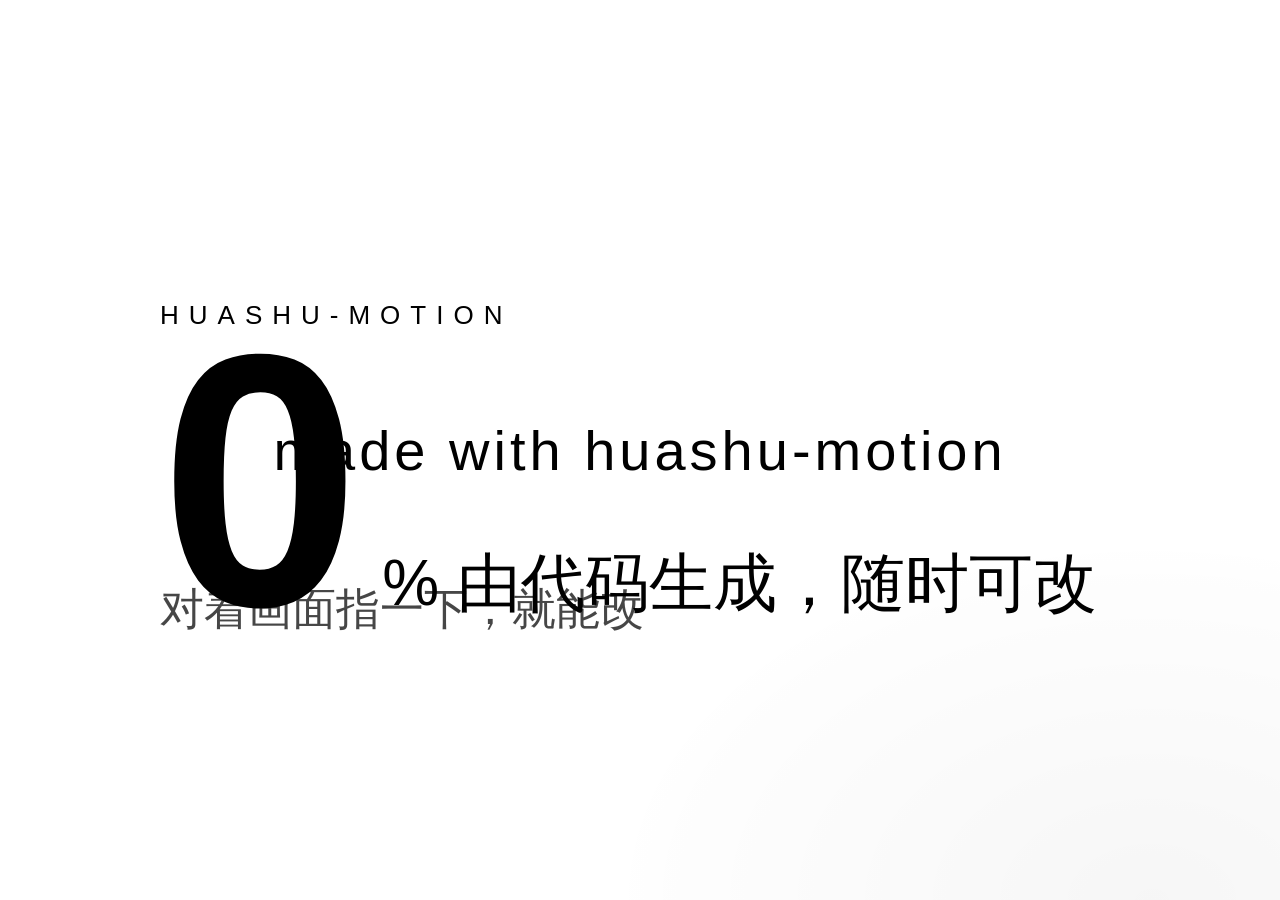
==== films/fish-forecast-intro/index.html @ f0a77cef "Fish Forecast intro: three directions as key frames Scaffold the huashu-motion project with the site" ====
<!doctype html>
<html lang="zh-CN" data-composition-variables='[
  {"id":"kicker","type":"string","label":"眉题","default":"HUASHU-MOTION"},
  {"id":"title","type":"string","label":"标题","default":"一句话，变成会动的画面"},
  {"id":"subtitle","type":"string","label":"副标题","default":"对着画面指一下，就能改"},
  {"id":"stat","type":"number","label":"数字","default":100,"min":0,"max":9999,"step":1},
  {"id":"statLabel","type":"string","label":"数字说明","default":"% 由代码生成，随时可改"},
  {"id":"accent","type":"color","label":"强调色","default":"#d9480f"},
  {"id":"paper","type":"color","label":"底色","default":"#f3eee4"},
  {"id":"ink","type":"color","label":"文字色","default":"#1d1b18"},
  {"id":"endHold","type":"number","label":"结尾停留（秒）","default":1.6,"min":0,"max":10,"step":0.1,"group":"节奏"}
]'>
<head>
<meta charset="utf-8">
<title>huashu-motion · blank</title>
<script src="vendor/gsap.min.js"></script>
<style id="om-fonts">
@font-face { font-family: "Noto Sans SC"; src: url("assets/fonts/NotoSansSC-500.woff") format("woff"); font-weight: 500; font-style: normal; }
@font-face { font-family: "Noto Sans SC"; src: url("assets/fonts/NotoSansSC-900.woff") format("woff"); font-weight: 900; font-style: normal; }
</style>
<style>
  html, body { margin: 0; width: 100%; height: 100%; overflow: hidden; }
  #film { position: relative; width: 100%; height: 100%; overflow: hidden; background: var(--paper); color: var(--ink); font-family: "Noto Sans SC", sans-serif; font-weight: 500; }
  .grain { position: absolute; inset: 0; opacity: .5; background:
      radial-gradient(1200px 700px at 20% 10%, #ffffff80, transparent 60%),
      radial-gradient(900px 600px at 90% 100%, #00000010, transparent 60%); }
  .kicker { position: absolute; left: 160px; top: 300px; font-size: 26px; letter-spacing: 10px; color: var(--accent); }
  .title { position: absolute; margin: 0; left: 150px; top: 350px; width: 1620px; font-size: 128px; line-height: 1.12; letter-spacing: -4px; font-weight: 900; }
  .title .ch { display: inline-block; }
  .title .mask { display: inline-block; overflow: hidden; vertical-align: top; padding-bottom: 10px; }
  .rule { position: absolute; left: 160px; top: 528px; width: 1100px; height: 10px; background: var(--accent); transform-origin: 0 50%; }
  .subtitle { position: absolute; left: 160px; top: 580px; font-size: 44px; opacity: .72; }
  .stat { position: absolute; left: 160px; top: 300px; display: flex; align-items: baseline; gap: 36px; }
  .stat .num { font-size: 360px; line-height: 1; letter-spacing: -14px; font-weight: 900; color: var(--accent); font-variant-numeric: tabular-nums; }
  .stat .lbl { font-size: 64px; }
  .end span { display: block; }
  .end { position: absolute; inset: 0; display: flex; align-items: center; justify-content: center; font-size: 56px; letter-spacing: 4px; }
  .end b { color: var(--accent); font-weight: 500; }
</style>
</head>
<body>
<!--
  huashu-motion contract (all optional, all plain HTML + GSAP):
  1. Editable values are composition variables on <html>. The studio inspector edits their defaults.
  2. data-om-id names things people can point at; comments arrive with the id under the pointer.
  3. Timeline labels "scene:<id>" become the studio's scene strip.
  No data-duration on the root: the film is as long as the timeline, so timing variables (endHold) can change it.
-->
<div id="film" data-composition-id="film" data-width="1920" data-height="1080">
  <div class="grain"></div>

  <section id="s-title">
    <div class="kicker" data-om-id="kicker" data-var-text="kicker">HUASHU-MOTION</div>
    <h1 class="title" data-om-id="title" data-om-var="title"></h1>
    <div class="rule" data-om-id="rule"></div>
    <div class="subtitle" data-om-id="subtitle" data-var-text="subtitle">对着画面指一下，就能改</div>
  </section>

  <section id="s-stat" class="stat" data-om-id="stat">
    <span class="num" id="num">0</span>
    <span class="lbl" data-var-text="statLabel">% 由代码生成，随时可改</span>
  </section>

  <section id="s-end" class="end" data-om-id="end"><span>made with <b>huashu-motion</b></span></section>
</div>

<script>
  const V = OM.vars();
  const esc = (c) => ({ '<': '&lt;', '>': '&gt;', '&': '&amp;' })[c] || c;
  const title = document.querySelector('.title');
  // Each character sits in its own mask so it can rise into place; spaces keep their width.
  title.innerHTML = [...V.title].map((c) => c === ' ' ? ' ' : `<span class="mask"><span class="ch">${esc(c)}</span></span>`).join('');

  const tl = gsap.timeline({ paused: true, defaults: { ease: 'power3.out' } });

  tl.addLabel('scene:title', 0)
    .fromTo('.kicker', { opacity: 0, x: -30 }, { opacity: 1, x: 0, duration: .6 }, .15)
    .fromTo('.title .ch', { yPercent: 110 }, { yPercent: 0, duration: .9, stagger: .045, ease: 'expo.out' }, .25)
    .fromTo('.rule', { scaleX: 0 }, { scaleX: 1, duration: .9, ease: 'expo.inOut' }, .9)
    .fromTo('.subtitle', { opacity: 0, y: 20 }, { opacity: 1, y: 0, duration: .7 }, 1.25)
    .to('#s-title', { opacity: 0, y: -40, duration: .5, ease: 'power2.in' }, 3.1);

  const counter = { v: 0 };
  tl.addLabel('scene:stat', 3.4)
    .fromTo('#s-stat', { opacity: 0 }, { opacity: 1, duration: .3 }, 3.4)
    .fromTo('.stat .lbl', { opacity: 0, x: -24 }, { opacity: 1, x: 0, duration: .6 }, 3.7)
    .fromTo(counter, { v: 0 }, { v: V.stat, duration: 1.3, ease: 'expo.out',
        onUpdate: () => { document.getElementById('num').textContent = Math.round(counter.v); } }, 3.4)
    .to('#s-stat', { opacity: 0, scale: .96, duration: .45, ease: 'power2.in' }, 5.8);

  tl.addLabel('scene:end', 6.3)
    .fromTo('.end span', { opacity: 0, y: 24, scale: .96 }, { opacity: 1, y: 0, scale: 1, duration: 1.1, ease: 'expo.out' }, 6.3)
    .to({}, { duration: V.endHold }); // the closing hold; the film ends when the timeline does

  window.__timelines['film'] = tl;
</script>
</body>
</html>
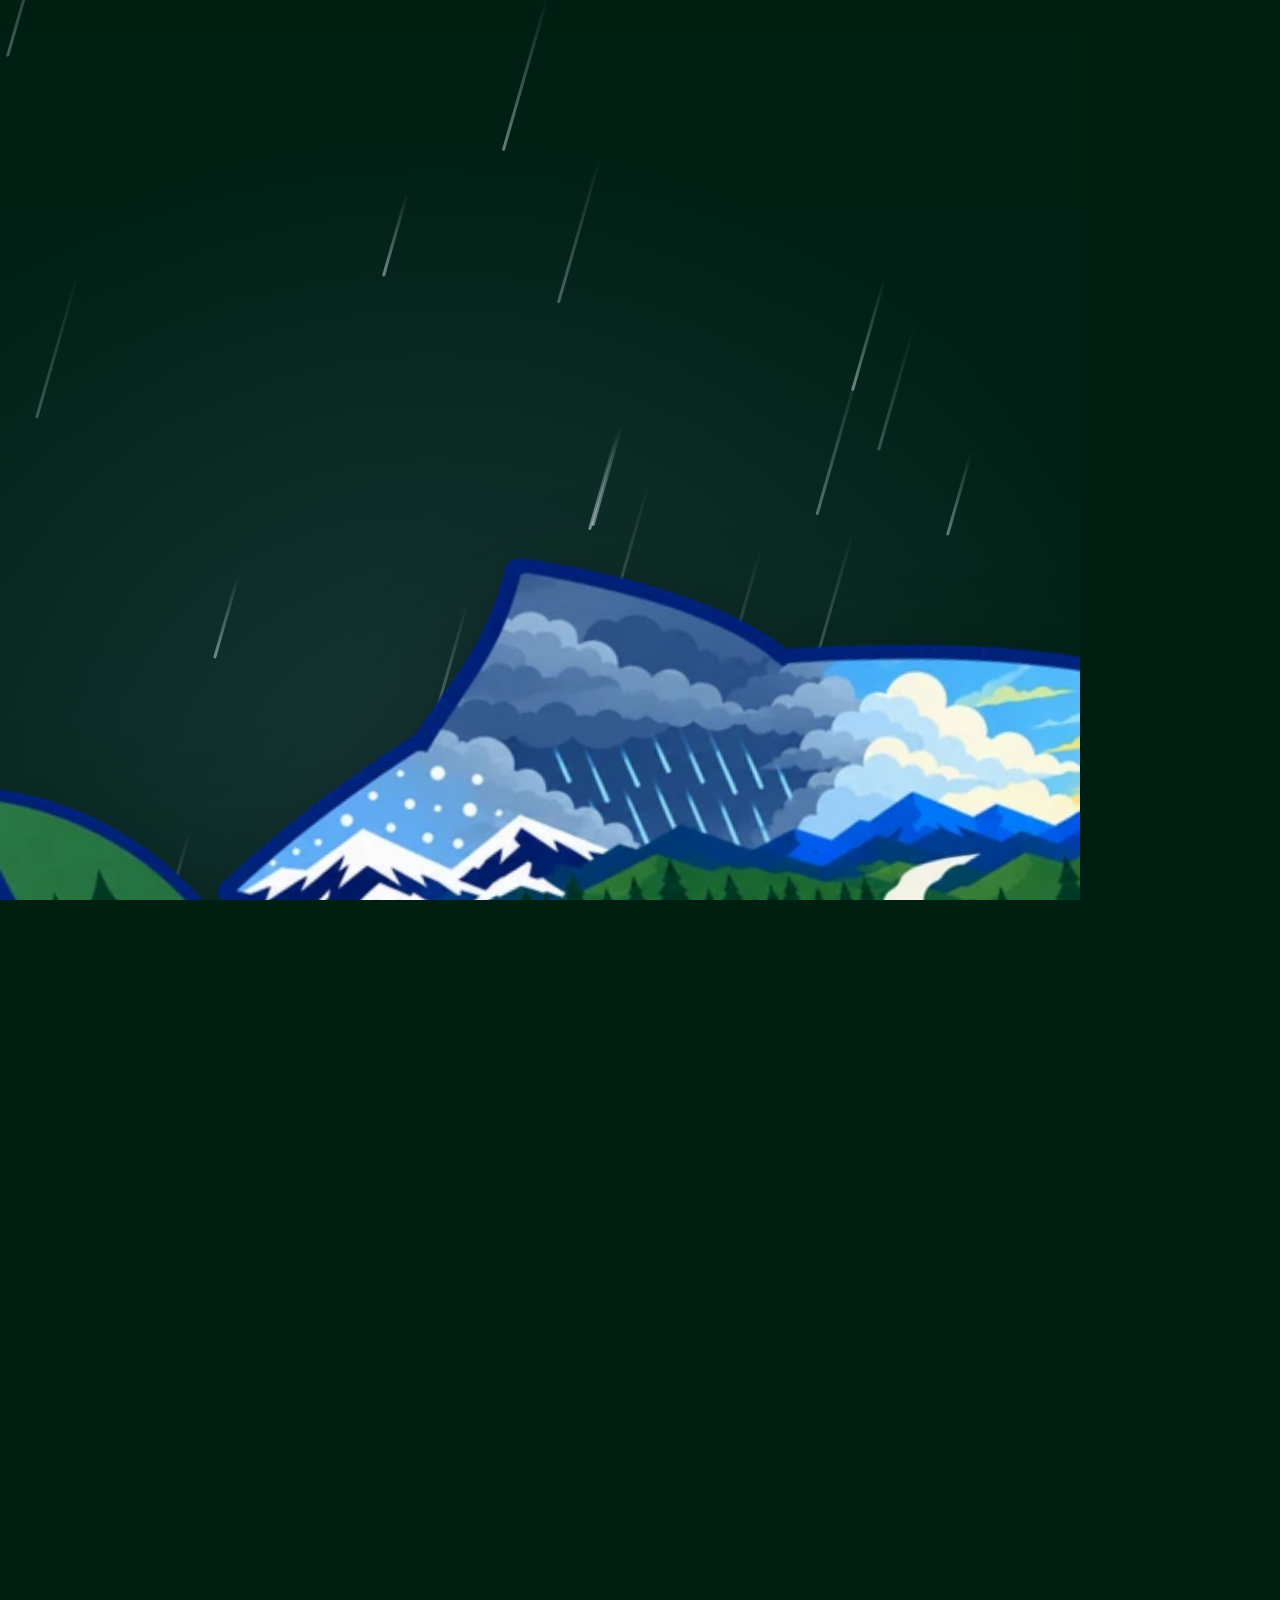
==== commit 0628ee4f: "Fish Forecast intro: build and render the 10 s vertical film Direction A, "the forecast clears": the" ====
--- a/films/fish-forecast-intro/index.html
+++ b/films/fish-forecast-intro/index.html
@@ -1,96 +1,335 @@
 <!doctype html>
-<html lang="zh-CN" data-composition-variables='[
-  {"id":"kicker","type":"string","label":"眉题","default":"HUASHU-MOTION"},
-  {"id":"title","type":"string","label":"标题","default":"一句话，变成会动的画面"},
-  {"id":"subtitle","type":"string","label":"副标题","default":"对着画面指一下，就能改"},
-  {"id":"stat","type":"number","label":"数字","default":100,"min":0,"max":9999,"step":1},
-  {"id":"statLabel","type":"string","label":"数字说明","default":"% 由代码生成，随时可改"},
-  {"id":"accent","type":"color","label":"强调色","default":"#d9480f"},
-  {"id":"paper","type":"color","label":"底色","default":"#f3eee4"},
-  {"id":"ink","type":"color","label":"文字色","default":"#1d1b18"},
-  {"id":"endHold","type":"number","label":"结尾停留（秒）","default":1.6,"min":0,"max":10,"step":0.1,"group":"节奏"}
+<html lang="en" data-composition-variables='[
+  {"id":"q1","type":"string","label":"Question, line 1","default":"Are the fish","group":"Hook"},
+  {"id":"q2","type":"string","label":"Question, line 2 (italic)","default":"in the river yet?","group":"Hook"},
+  {"id":"countEyebrow","type":"string","label":"Count label","default":"Bonneville Dam · 7 days to Nov 3","group":"Answer"},
+  {"id":"count","type":"number","label":"Fish counted","default":4496,"min":0,"max":99999,"step":1,"group":"Answer"},
+  {"id":"countText","type":"string","label":"Count caption","default":"adult Chinook, coho and steelhead counted climbing the ladder.","group":"Answer"},
+  {"id":"score","type":"number","label":"Fishing score","default":76,"min":0,"max":100,"step":1,"group":"Answer"},
+  {"id":"scoreWord","type":"string","label":"Score label","default":"Good","group":"Answer"},
+  {"id":"water","type":"string","label":"Water","default":"Cowlitz River","group":"Answer"},
+  {"id":"reach","type":"string","label":"Reach","default":"Barrier Dam to Blue Creek","group":"Answer"},
+  {"id":"rows","type":"string","label":"The four inputs (|-separated)","default":"Fishing reports|River gauges|Dam counts|Trout stocking","group":"Burst"},
+  {"id":"heroEyebrow","type":"string","label":"Hero eyebrow","default":"Oregon & SW Washington · 31 reaches","group":"Hero"},
+  {"id":"head1","type":"string","label":"Headline, line 1","default":"Read the river","group":"Hero"},
+  {"id":"head2","type":"string","label":"Headline, line 2 (italic)","default":"before you drive.","group":"Hero"},
+  {"id":"url1","type":"string","label":"Address, line 1","default":"kenny-yukich.github.io/","group":"End"},
+  {"id":"url2","type":"string","label":"Address, line 2","default":"oregon-fish-forecast-concept","group":"End"},
+  {"id":"sun","type":"color","label":"Sun yellow","default":"#F8E532","group":"Colour"}
 ]'>
 <head>
 <meta charset="utf-8">
-<title>huashu-motion · blank</title>
+<title>Oregon Fish Forecast · Read the river</title>
 <script src="vendor/gsap.min.js"></script>
+<script src="vendor/om.js"></script>
 <style id="om-fonts">
-@font-face { font-family: "Noto Sans SC"; src: url("assets/fonts/NotoSansSC-500.woff") format("woff"); font-weight: 500; font-style: normal; }
-@font-face { font-family: "Noto Sans SC"; src: url("assets/fonts/NotoSansSC-900.woff") format("woff"); font-weight: 900; font-style: normal; }
+@font-face { font-family: "Fraunces"; src: url("assets/fonts/Fraunces-full.woff2") format("woff2"); font-weight: 100 900; font-style: normal; }
+@font-face { font-family: "Fraunces"; src: url("assets/fonts/Fraunces-full-italic.woff2") format("woff2"); font-weight: 100 900; font-style: italic; }
+@font-face { font-family: "Instrument Sans"; src: url("assets/fonts/InstrumentSans-wght.woff2") format("woff2"); font-weight: 400 700; font-style: normal; }
+@font-face { font-family: "JetBrains Mono"; src: url("assets/fonts/JetBrainsMono-wght.woff2") format("woff2"); font-weight: 100 800; font-style: normal; }
 </style>
 <style>
-  html, body { margin: 0; width: 100%; height: 100%; overflow: hidden; }
-  #film { position: relative; width: 100%; height: 100%; overflow: hidden; background: var(--paper); color: var(--ink); font-family: "Noto Sans SC", sans-serif; font-weight: 500; }
-  .grain { position: absolute; inset: 0; opacity: .5; background:
-      radial-gradient(1200px 700px at 20% 10%, #ffffff80, transparent 60%),
-      radial-gradient(900px 600px at 90% 100%, #00000010, transparent 60%); }
-  .kicker { position: absolute; left: 160px; top: 300px; font-size: 26px; letter-spacing: 10px; color: var(--accent); }
-  .title { position: absolute; margin: 0; left: 150px; top: 350px; width: 1620px; font-size: 128px; line-height: 1.12; letter-spacing: -4px; font-weight: 900; }
-  .title .ch { display: inline-block; }
-  .title .mask { display: inline-block; overflow: hidden; vertical-align: top; padding-bottom: 10px; }
-  .rule { position: absolute; left: 160px; top: 528px; width: 1100px; height: 10px; background: var(--accent); transform-origin: 0 50%; }
-  .subtitle { position: absolute; left: 160px; top: 580px; font-size: 44px; opacity: .72; }
-  .stat { position: absolute; left: 160px; top: 300px; display: flex; align-items: baseline; gap: 36px; }
-  .stat .num { font-size: 360px; line-height: 1; letter-spacing: -14px; font-weight: 900; color: var(--accent); font-variant-numeric: tabular-nums; }
-  .stat .lbl { font-size: 64px; }
-  .end span { display: block; }
-  .end { position: absolute; inset: 0; display: flex; align-items: center; justify-content: center; font-size: 56px; letter-spacing: 4px; }
-  .end b { color: var(--accent); font-weight: 500; }
+  /* tokens from the site's v2/assets/site.css */
+  :root {
+    --ink: #023926; --ink-deep: #001F13; --on-ink: #ECF1E2; --on-ink-muted: #A8BEAC;
+    --plate: #F9F7EE; --display: 'Fraunces', Georgia, serif; --sans: 'Instrument Sans', sans-serif; --mono: 'JetBrains Mono', monospace;
+  }
+  html, body { margin: 0; width: 100%; height: 100%; overflow: hidden; background: var(--ink-deep); }
+  #film { position: relative; width: 1080px; height: 1920px; overflow: hidden; color: var(--on-ink); font-family: var(--sans);
+          background: linear-gradient(180deg, var(--ink-deep), #00261A 60%, #002A1C); -webkit-font-smoothing: antialiased; }
+  .abs { position: absolute; }
+  #ans, #score, #rows, #hero { position: absolute; inset: 0; }
+  .ground-warm { position: absolute; inset: 0; background: radial-gradient(900px 760px at 76% 26%, rgba(46, 96, 52, .55), transparent 70%); opacity: 0; }
+  #paper { position: absolute; inset: 0; background: var(--plate); }
+  .ground-storm { position: absolute; inset: 0; background: radial-gradient(1000px 900px at 40% 40%, rgba(70, 92, 120, .32), transparent 70%); }
+  #rain { position: absolute; left: -200px; top: -400px; width: 1500px; height: 2800px; }
+  #rain i { position: absolute; width: 3px; border-radius: 3px; background: linear-gradient(180deg, transparent, rgba(220, 235, 245, .55)); transform: rotate(16deg); }
+
+  /* the fish: the real mark, never redrawn. Base: 700 px wide, centred at (540, 419). */
+  #fish { left: 190px; top: 250px; width: 700px; height: 338px; transform-origin: 50% 50%; }
+  #fishSwim { position: absolute; inset: 0; transform-origin: 50% 50%; }
+  #fishSwim img { position: absolute; inset: 0; width: 100%; height: 100%; filter: drop-shadow(0 26px 34px rgba(0, 12, 6, .55)); }
+  #glow { position: absolute; left: 623px; top: 169px; width: 0; height: 0; }
+  #glow::before { content: ''; position: absolute; left: -260px; top: -260px; width: 520px; height: 520px; border-radius: 50%;
+                  background: radial-gradient(circle, rgba(248, 229, 50, .55), rgba(248, 229, 50, .14) 42%, transparent 70%); }
+  #glowWrap { position: absolute; left: 0; top: 0; transform-origin: 0 0; }
+
+  .eyebrow { font: 500 26px/1.3 var(--mono); letter-spacing: .1em; text-transform: uppercase; color: var(--on-ink-muted); }
+  .display { font-family: var(--display); font-weight: 360; font-variation-settings: 'opsz' 144, 'SOFT' 30; letter-spacing: -0.035em; line-height: .92; margin: 0; }
+  .display em, em.it { font-style: italic; font-weight: 300; color: var(--sun); }
+  .mask { display: block; overflow: hidden; padding-bottom: .36em; margin-bottom: -.36em; }
+  .mask > span { display: block; }
+
+  #q { left: 80px; top: 690px; font-size: 118px; width: 920px; }
+  #q .l2 { padding-left: 60px; }
+
+  #ans .eyebrow { left: 84px; top: 712px; }
+  #num { left: 70px; top: 764px; font: 400 290px/.9 var(--mono); letter-spacing: -0.06em; color: var(--sun); font-variant-numeric: tabular-nums; white-space: nowrap; }
+  #ans .lbl { left: 84px; top: 1080px; width: 860px; font: 400 40px/1.3 var(--sans); color: var(--on-ink-muted); }
+
+  #ring { left: 70px; top: 712px; width: 270px; height: 270px; }
+  #ring svg { position: absolute; inset: 0; }
+  #ring b { position: absolute; inset: 0; display: grid; place-items: center; font: 500 98px/1 var(--mono); letter-spacing: -0.05em; color: #0A251A; }
+  #score { color: #0A251A; }
+  #score .eyebrow, #score .reach { color: #4E6559; }
+  #score .eyebrow { left: 380px; top: 770px; }
+  #score .word { left: 376px; top: 812px; font: 400 110px/1 var(--display); letter-spacing: -0.02em; }
+  #score .water { left: 76px; top: 1040px; font-size: 128px; }
+  #score .reach { left: 84px; top: 1180px; font: 400 40px/1.3 var(--sans); color: var(--on-ink-muted); }
+
+  .row { left: 80px; display: flex; align-items: center; gap: 30px; transform-origin: 0 50%; }
+  .row svg { width: 74px; height: 74px; color: var(--sun); flex: none; }
+  .row span { font: 360 100px/1 var(--display); font-variation-settings: 'opsz' 144, 'SOFT' 30; letter-spacing: -0.03em; white-space: nowrap; }
+  .row span em { font-style: italic; font-weight: 300; color: var(--sun); }
+
+  #nav { left: 330px; top: 190px; font: 500 50px/1 var(--display); letter-spacing: -0.01em; color: var(--on-ink); white-space: nowrap; }
+  #nav em { font-style: italic; font-weight: 400; color: var(--on-ink); }
+  #hero .eyebrow { left: 84px; top: 440px; font-size: 24px; }
+  #head { left: 74px; top: 494px; font-size: 140px; width: 960px; }
+  #head .l1 { color: var(--on-ink); }
+  #head .l2 { padding-left: 40px; }
+
+  #plate { left: 40px; top: 1190px; width: 1000px; height: 760px; border-radius: 34px 34px 0 0; overflow: hidden; background: var(--plate); }
+  #plate img { position: absolute; left: 0; top: 0; width: 100%; height: 100%; object-fit: cover; object-position: 50% 62%; transform-origin: 50% 40%; }
+
+  #url { left: 80px; top: 858px; display: flex; align-items: center; gap: 30px; padding: 28px 36px 28px 38px; border-radius: 28px; background: var(--sun); color: var(--ink-deep); transform-origin: 0 50%; }
+  #url .t { font: 500 40px/1.28 var(--mono); letter-spacing: -0.01em; white-space: nowrap; }
+  #url svg { width: 56px; height: 56px; flex: none; }
 </style>
 </head>
 <body>
-<!--
-  huashu-motion contract (all optional, all plain HTML + GSAP):
-  1. Editable values are composition variables on <html>. The studio inspector edits their defaults.
-  2. data-om-id names things people can point at; comments arrive with the id under the pointer.
-  3. Timeline labels "scene:<id>" become the studio's scene strip.
-  No data-duration on the root: the film is as long as the timeline, so timing variables (endHold) can change it.
--->
-<div id="film" data-composition-id="film" data-width="1920" data-height="1080">
-  <div class="grain"></div>
-
-  <section id="s-title">
-    <div class="kicker" data-om-id="kicker" data-var-text="kicker">HUASHU-MOTION</div>
-    <h1 class="title" data-om-id="title" data-om-var="title"></h1>
-    <div class="rule" data-om-id="rule"></div>
-    <div class="subtitle" data-om-id="subtitle" data-var-text="subtitle">对着画面指一下，就能改</div>
+<div id="film" data-composition-id="film" data-width="1080" data-height="1920">
+  <audio id="om-sound" src="assets/sound.wav" data-start="0" data-duration="10.169" data-track-index="8" data-volume="1"></audio>
+  <div class="ground-storm" data-om-id="storm"></div>
+  <div class="ground-warm" data-om-id="warm"></div>
+  <div id="paper" data-om-id="paper"></div>
+  <div id="rain" data-om-id="rain"></div>
+
+  <!-- river artwork: the site's own plate, rising at the drop -->
+  <div id="plate" class="abs" data-om-id="artwork"><img src="assets/river-country.webp" alt=""></div>
+
+  <section id="q" class="abs display" data-om-id="question">
+    <span class="mask"><span class="l1" data-var-text="q1">Are the fish</span></span>
+    <span class="mask"><span class="l2"><em data-var-text="q2">in the river yet?</em></span></span>
   </section>
 
-  <section id="s-stat" class="stat" data-om-id="stat">
-    <span class="num" id="num">0</span>
-    <span class="lbl" data-var-text="statLabel">% 由代码生成，随时可改</span>
+  <section id="ans" data-om-id="count">
+    <div class="abs eyebrow" data-var-text="countEyebrow">Bonneville Dam · 7 days to Nov 3</div>
+    <div id="num" class="abs" data-om-var="count">4,496</div>
+    <div class="abs lbl" data-var-text="countText">adult Chinook, coho and steelhead counted climbing the ladder.</div>
   </section>
 
-  <section id="s-end" class="end" data-om-id="end"><span>made with <b>huashu-motion</b></span></section>
+  <section id="score" data-om-id="score">
+    <div id="ring" class="abs">
+      <svg viewBox="0 0 270 270"><circle cx="135" cy="135" r="114" fill="none" stroke="rgba(2,57,38,.12)" stroke-width="20"/>
+        <circle id="arc" cx="135" cy="135" r="114" fill="none" stroke="#023926" stroke-width="20" stroke-linecap="round" stroke-dasharray="716.3" stroke-dashoffset="716.3" transform="rotate(-90 135 135)"/></svg>
+      <b id="scoreNum" data-om-var="score">76</b>
+    </div>
+    <div class="abs eyebrow">Fishing score</div>
+    <div class="abs word" data-var-text="scoreWord">Good</div>
+    <h2 class="abs display water" data-var-text="water">Cowlitz River</h2>
+    <div class="abs reach" data-var-text="reach">Barrier Dam to Blue Creek</div>
+  </section>
+
+  <section id="rows" data-om-var="rows"></section>
+
+  <section id="hero" data-om-id="headline">
+    <div class="abs eyebrow" id="heroEyebrow" data-var-text="heroEyebrow">Oregon &amp; SW Washington · 31 reaches</div>
+    <h1 id="head" class="abs display">
+      <span class="mask"><span class="l1" data-var-text="head1">Read the river</span></span>
+      <span class="mask"><span class="l2"><em data-var-text="head2">before you drive.</em></span></span>
+    </h1>
+  </section>
+
+  <div id="nav" class="abs" data-om-id="wordmark">Oregon <em>Fish Forecast</em></div>
+
+  <div id="url" class="abs" data-om-id="address">
+    <div class="t"><div data-var-text="url1">kenny-yukich.github.io/</div><div data-var-text="url2">oregon-fish-forecast-concept</div></div>
+    <svg viewBox="0 0 24 24"><path fill="none" stroke="currentColor" stroke-linecap="round" stroke-linejoin="round" stroke-width="1.8" d="M6 18L18 6M18 15V6H9"/></svg>
+  </div>
+
+  <div id="fish" class="abs" data-om-id="fish">
+    <div id="fishSwim">
+      <div id="glowWrap"><div id="glow"></div></div>
+      <img src="assets/weather-fish.webp" alt="Oregon Fish Forecast">
+    </div>
+  </div>
 </div>
+
+<script type="text/vnd.abc" id="om-score">
+X:1
+T:Oregon Fish Forecast · Read the river (folk stomp, 118)
+M:4/4
+L:1/8
+Q:1/4=118
+K:C
+V:DR inst=drums kit=folk gain=0.95
+!mark:hook! !mp! C,,2 ^D,,2 C,,2 ^D,,2 | !mark:answer! !mf! C,,2 ^D,,2 C,, C,, ^D,,2 | !mark:burst! !f! !crescendo(! C,, ^D,, C,, ^D,, [C,,^D,,] ^D,, !crescendo)! !rise(! z2 | !rise)! !mark:drop! !hit! !ff! [C,,^C,]2 ^D,,2 C,,2 ^D,,2 | !mark:end! !mf! C,,2 ^D,,2 [C,,^C,]2 z2 |]
+V:SH inst=drums kit=folk gain=0.45
+!p! ^F,, ^F,, ^F,, ^F,, ^F,, ^F,, ^F,, ^F,, | !mp! ^F,, ^F,, ^F,, ^F,, ^F,, ^F,, ^F,, ^F,, | !f! ^F,,/^F,,/^F,,/^F,,/ ^F,,/^F,,/^F,,/^F,,/ ^F,,/^F,,/^F,,/^F,,/ z2 | !f! ^F,, ^F,, ^F,, ^F,, ^F,, ^F,, ^F,, ^F,, | ^F,, ^F,, ^F,, ^F,, z4 |]
+V:GT inst=guitar gain=0.7
+!mp! [C,G,CEG]2 [C,G,CEG][C,G,CEG] z[C,G,CEG] [C,G,CEG]2 | !mf! [F,CFAc]2 [F,CFAc][F,CFAc] z[F,CFAc] [F,CFAc]2 | !f! [A,EAce]2 [A,EAce][A,EAce] [G,DGBd][G,DGBd] z2 | [K:D] !f! [D,A,DFA]2 [D,A,DFA][D,A,DFA] z[D,A,DFA] [D,A,DFA]2 | [G,DGBd]2 [G,DGBd][G,DGBd] [D,A,DFAd]4 |]
+V:UK inst=uke gain=0.45
+z8 | !mp! z[FAc] z[FAc] z[FAc] z[FAc] | !f! z[Ace] z[Ace] z[GBd] z2 | [K:D] z[DFA] z[DFA] z[DFA] z[DFA] | z[GBd] z[GBd] z4 |]
+V:BS inst=bass gain=0.75
+!mp! C,,4 C,,4 | !mf! F,,2 F,,F,, F,,2 C,2 | !f! A,,2 A,,A,, G,,2 z2 | [K:D] !f! D,,2 D,,D,, D,,2 A,,2 | G,,2 G,,2 D,,4 |]
+V:GL inst=glock role=melody gain=0.6
+!mf! G c d e3 z2 | z4 e d c2 | z8 | [K:D] !f! A d e f3 z2 | A d e a5 |]
+V:ST inst=strings gain=0.4
+z8 | z8 | z8 | [K:D] !mp! [DFAd]8 | [DGBd]4 [DFAd]4 |]
+</script>
 
 <script>
   const V = OM.vars();
-  const esc = (c) => ({ '<': '&lt;', '>': '&gt;', '&': '&amp;' })[c] || c;
-  const title = document.querySelector('.title');
-  // Each character sits in its own mask so it can rise into place; spaces keep their width.
-  title.innerHTML = [...V.title].map((c) => c === ' ' ? ' ' : `<span class="mask"><span class="ch">${esc(c)}</span></span>`).join('');
-
-  const tl = gsap.timeline({ paused: true, defaults: { ease: 'power3.out' } });
-
-  tl.addLabel('scene:title', 0)
-    .fromTo('.kicker', { opacity: 0, x: -30 }, { opacity: 1, x: 0, duration: .6 }, .15)
-    .fromTo('.title .ch', { yPercent: 110 }, { yPercent: 0, duration: .9, stagger: .045, ease: 'expo.out' }, .25)
-    .fromTo('.rule', { scaleX: 0 }, { scaleX: 1, duration: .9, ease: 'expo.inOut' }, .9)
-    .fromTo('.subtitle', { opacity: 0, y: 20 }, { opacity: 1, y: 0, duration: .7 }, 1.25)
-    .to('#s-title', { opacity: 0, y: -40, duration: .5, ease: 'power2.in' }, 3.1);
-
+  OM.music({ bpm: 118 });
+  const B = (n) => OM.beat(n);
+  const $ = (s) => document.querySelector(s);
+  const esc = (s) => String(s).replace(/[<>&]/g, (c) => ({ '<': '&lt;', '>': '&gt;', '&': '&amp;' })[c]);
+
+  // ---- rain behind the fish: seeded, so every frame is the same every time
+  const rnd = OM.random(7);
+  const rain = $('#rain');
+  for (let i = 0; i < 90; i++) {
+    const s = document.createElement('i');
+    const h = 70 + rnd() * 110;
+    s.style.cssText = `left:${(rnd() * 1500).toFixed(0)}px; top:${(rnd() * 2800).toFixed(0)}px; height:${h.toFixed(0)}px; opacity:${(.35 + rnd() * .65).toFixed(2)}`;
+    rain.appendChild(s);
+  }
+
+  // ---- the four inputs, last word italic in sun (the site's accent-phrase habit)
+  const ICONS = [
+    '<g fill="none" stroke="currentColor" stroke-linecap="round" stroke-width="1.5"><path d="M4 8C4 5.17157 4 3.75736 4.87868 2.87868C5.75736 2 7.17157 2 10 2H14C16.8284 2 18.2426 2 19.1213 2.87868C20 3.75736 20 5.17157 20 8V16C20 18.8284 20 20.2426 19.1213 21.1213C18.2426 22 16.8284 22 14 22H10C7.17157 22 5.75736 22 4.87868 21.1213C4 20.2426 4 18.8284 4 16V8Z"/><path d="M19.9997 16H7.89749C6.96751 16 6.50253 16 6.12103 16.1022C5.08575 16.3796 4.29986 17.1212 4.02246 18.1564"/><path d="M8 7H16"/><path d="M8 10.5H13"/><path d="M19.9239 19H8"/></g>',
+    '<g fill="none" stroke="currentColor" stroke-linecap="round" stroke-width="1.5"><path d="M3 13.1928C3 18.0569 6.85549 22 11.6115 22H12.3885C17.1445 22 21 18.0569 21 13.1928V12.9281C21 8.31651 18.2715 4.16347 14.0967 2.42077C12.7527 1.85974 11.2473 1.85974 9.90329 2.42077C5.72854 4.16347 3 8.31651 3 12.9281V13.1928Z"/><path d="M7.61475 10.7237C8.2495 8.71826 9.63062 7.08805 11.3858 6.27637"/></g>',
+    '<g fill="none" stroke="currentColor" stroke-linecap="round" stroke-width="1.5"><path d="M2 12C2 7.28595 2 4.92893 3.46447 3.46447C4.92893 2 7.28595 2 12 2C16.714 2 19.0711 2 20.5355 3.46447C22 4.92893 22 7.28595 22 12C22 16.714 22 19.0711 20.5355 20.5355C19.0711 22 16.714 22 12 22C7.28595 22 4.92893 22 3.46447 20.5355C2 19.0711 2 16.714 2 12Z"/><path stroke-linejoin="round" d="M7 14L9.29289 11.7071C9.68342 11.3166 10.3166 11.3166 10.7071 11.7071L12.2929 13.2929C12.6834 13.6834 13.3166 13.6834 13.7071 13.2929L17 10M14.5 10H17V12.5"/></g>',
+    '<g fill="none" stroke="currentColor" stroke-linecap="round" stroke-width="1.5"><path d="M2 12C2 8.22876 2 6.34315 3.17157 5.17157C4.34315 4 6.22876 4 10 4H14C17.7712 4 19.6569 4 20.8284 5.17157C22 6.34315 22 8.22876 22 12V14C22 17.7712 22 19.6569 20.8284 20.8284C19.6569 22 17.7712 22 14 22H10C6.22876 22 4.34315 22 3.17157 20.8284C2 19.6569 2 17.7712 2 14V12Z"/><path d="M7 4V2.5"/><path d="M17 4V2.5"/><path d="M2.5 9H21.5"/><path stroke-linejoin="round" d="M17 13H17.0001"/><path stroke-linejoin="round" d="M12 13H12.0001"/><path stroke-linejoin="round" d="M7 13H7.0001"/><path stroke-linejoin="round" d="M17 17.0234H17.0001"/><path stroke-linejoin="round" d="M12 17.0234H12.0001"/><path stroke-linejoin="round" d="M7 17.0234H7.0001"/></g>'
+  ];
+  const ROW_TOP = [712, 846, 980, 1114];
+  const words = String(V.rows).split('|').slice(0, 4);
+  $('#rows').innerHTML = words.map((w, i) => {
+    const parts = w.trim().split(' ');
+    const last = parts.pop();
+    return `<div class="abs row" data-om-id="input-${i + 1}" style="top:${ROW_TOP[i]}px"><svg viewBox="0 0 24 24">${ICONS[i]}</svg><span>${esc(parts.join(' '))} <em>${esc(last)}</em></span></div>`;
+  }).join('');
+  const rows = gsap.utils.toArray('.row');
+  gsap.set('#rows', { transformOrigin: '8% 48%' });
+
+  const fmt = (n) => Math.round(n).toLocaleString('en-US');
+  $('#num').textContent = fmt(V.count);
+  $('#scoreNum').textContent = String(V.score);
+
+  // ---- hidden until their moment
+  gsap.set(['#q .mask > span', '#ans', '#score', '#hero .eyebrow', '#nav', '#url'], { autoAlpha: 0 });
+  gsap.set('#q .mask > span', { autoAlpha: 1, yPercent: 160 });
+  gsap.set('#head .mask > span', { yPercent: 160 });
+  gsap.set(rows, { autoAlpha: 0 });
+  gsap.set('#plate', { y: 820 });
+  gsap.set(['#q', '#hero', '#paper'], { autoAlpha: 0 });
+
+  // fish poses (x, y offsets from the base centre (540, 419), scale against 700 px)
+  const POSE = {
+    storm: { x: 156, y: 447, scale: 2.15, rotation: -8 },   // the storm over the fish's back at centre frame
+    sun:   { x: -545, y: 419, scale: 2.0, rotation: -4 },   // the sun at its head at centre frame
+    top:   { x: 0, y: 0, scale: 1, rotation: -3 },          // the anchor at the top
+    nav:   { x: -360, y: -199, scale: 0.2857, rotation: 0 } // the site's nav mark
+  };
+  gsap.set('#fish', POSE.storm);
+  gsap.set('#glowWrap', { scale: 0, autoAlpha: 0 });
+
+  const tl = gsap.timeline({ paused: true, defaults: { ease: 'expo.out' } });
+
+  // ================= hook: storm to sun along the fish's own body
+  tl.addLabel('scene:hook', 0);
+  tl.to('#fish', { ...POSE.sun, duration: B(1.5), ease: 'expo.inOut' }, 0);
+  OM.sfx('whoosh', B(.75), { gain: .5 });
+  tl.fromTo('#rain', { x: 0, y: 0 }, { x: -260, y: 900, duration: B(2.4), ease: 'none' }, 0);
+  tl.to('#rain', { autoAlpha: 0, duration: B(.8), ease: 'power2.in' }, B(.9));
+  tl.to('.ground-storm', { autoAlpha: 0, duration: B(1.5), ease: 'power1.inOut' }, B(.8));
+  tl.to('.ground-warm', { autoAlpha: 1, duration: B(1.5), ease: 'power1.inOut' }, B(1.2));
+  tl.to('#glowWrap', { scale: 1, autoAlpha: 1, duration: B(1), ease: 'expo.out' }, B(1.5));
+  OM.sfx('sparkle', B(1.5), { gain: .55 });
+  // hard pull-out to the anchor
+  tl.to('#fish', { ...POSE.top, duration: B(1), ease: 'expo.out' }, B(2));
+  tl.to('#glowWrap', { autoAlpha: .55, duration: B(1) }, B(2.2));
+  tl.to('#plate', { y: 500, duration: B(2), ease: 'expo.out' }, B(2));
+  OM.sfx('whoosh', B(2) + .05, { gain: .42, pan: -.2 });
+  tl.set('#q', { autoAlpha: 1 }, B(2.2));
+  tl.to('#q .l1', { yPercent: 0, duration: B(1) }, B(2.2));
+  tl.to('#q .l2', { yPercent: 0, duration: B(1) }, B(2.6));
+
+  // small life: the fish swims on the spot from the pull-out until the stop
+  tl.to('#fishSwim', { y: 9, rotation: 1.6, duration: B(2.25), ease: 'sine.inOut', repeat: 3, yoyo: true }, B(2.5));
+
+  // ================= answer: 4,496, then the score
+  tl.addLabel('scene:answer', B(4));
+  tl.set('#q', { autoAlpha: 0 }, B(4));
+  tl.set('#ans', { autoAlpha: 1 }, B(4));
+  OM.sfx('hit', B(4), { gain: .55 });
+  tl.fromTo('#ans', { scale: 1.06, transformOrigin: '0% 40%' }, { scale: 1, duration: B(2), ease: 'power2.out' }, B(4));
   const counter = { v: 0 };
-  tl.addLabel('scene:stat', 3.4)
-    .fromTo('#s-stat', { opacity: 0 }, { opacity: 1, duration: .3 }, 3.4)
-    .fromTo('.stat .lbl', { opacity: 0, x: -24 }, { opacity: 1, x: 0, duration: .6 }, 3.7)
-    .fromTo(counter, { v: 0 }, { v: V.stat, duration: 1.3, ease: 'expo.out',
-        onUpdate: () => { document.getElementById('num').textContent = Math.round(counter.v); } }, 3.4)
-    .to('#s-stat', { opacity: 0, scale: .96, duration: .45, ease: 'power2.in' }, 5.8);
-
-  tl.addLabel('scene:end', 6.3)
-    .fromTo('.end span', { opacity: 0, y: 24, scale: .96 }, { opacity: 1, y: 0, scale: 1, duration: 1.1, ease: 'expo.out' }, 6.3)
-    .to({}, { duration: V.endHold }); // the closing hold; the film ends when the timeline does
+  tl.fromTo(counter, { v: 0 }, { v: V.count, duration: B(1.15), ease: 'expo.out',
+    onUpdate: () => { $('#num').textContent = fmt(counter.v); } }, B(4));
+  tl.fromTo('#ans .lbl', { autoAlpha: 0, y: 24 }, { autoAlpha: 1, y: 0, duration: B(1) }, B(4.4));
+  tl.fromTo('#num', { scale: 1.35, transformOrigin: '0% 55%' }, { scale: 1, duration: B(1.3), ease: 'expo.out' }, B(4));
+  OM.sfx('count', B(4.9), { gain: .45 });
+
+  tl.set('#ans', { autoAlpha: 0 }, B(6));
+  tl.set('#score', { autoAlpha: 1 }, B(6));
+  tl.set('#paper', { autoAlpha: 1 }, B(6));
+  tl.set('#glowWrap', { autoAlpha: 0 }, B(6));
+  tl.fromTo('#ring', { scale: 1.35, transformOrigin: '50% 50%' }, { scale: 1, duration: B(1.2), ease: 'expo.out' }, B(6));
+  OM.sfx('hit', B(6), { gain: .5, pan: .15 });
+  tl.fromTo('#score', { scale: 1.06, transformOrigin: '0% 40%' }, { scale: 1, duration: B(2), ease: 'power2.out' }, B(6));
+  const sc = { v: 0 };
+  tl.fromTo(sc, { v: 0 }, { v: V.score, duration: B(1.1), ease: 'expo.out',
+    onUpdate: () => { $('#scoreNum').textContent = String(Math.round(sc.v)); $('#arc').setAttribute('stroke-dashoffset', (716.3 * (1 - sc.v / 100)).toFixed(1)); } }, B(6));
+  tl.fromTo('#score .water', { autoAlpha: 0, x: 60 }, { autoAlpha: 1, x: 0, duration: B(1) }, B(6.5));
+  tl.fromTo('#score .reach', { autoAlpha: 0, x: 60 }, { autoAlpha: 1, x: 0, duration: B(1) }, B(6.8));
+  OM.sfx('thud', B(7), { gain: .55 });
+
+  // ================= burst: the four inputs stack on the beat (1, 1, 1, ½)
+  tl.addLabel('scene:burst', B(8));
+  tl.set('#score', { autoAlpha: 0 }, B(8));
+  tl.set('#paper', { autoAlpha: 0 }, B(8));
+  tl.set('#glowWrap', { autoAlpha: .55 }, B(8));
+  const ROW_AT = [8, 9, 10, 10.5];
+  rows.forEach((el, i) => {
+    tl.fromTo(el, { autoAlpha: 0, x: 90, scale: 1.12 }, { autoAlpha: 1, x: 0, scale: 1, duration: B(.6), ease: 'expo.out', immediateRender: false }, B(ROW_AT[i]));
+    OM.sfx('pop', B(ROW_AT[i]), { gain: .5, note: [1, 2, 3, 5][i], pan: -.15 + i * .1 });
+    tl.to('#rows', { scale: 1 + (i + 1) * .035, duration: B(.4), ease: 'expo.out' }, B(ROW_AT[i]));
+    tl.fromTo('#fishSwim img', { y: -22 }, { y: 0, duration: B(.45), ease: 'power2.out', immediateRender: false }, B(ROW_AT[i]));
+  });
+  // the stop: every row flies into the fish's sun, then nothing moves for half a beat
+  const SUN = { x: 813, y: 405 };
+  rows.forEach((el, i) => {
+    const cy = ROW_TOP[i] + 50;
+    tl.to(el, { x: SUN.x - 300, y: SUN.y - cy, scale: .04, autoAlpha: 0, duration: B(.5), ease: 'power3.in' }, B(11) + (3 - i) * .025);
+  });
+  OM.sfx('slide', B(11.35), { gain: .4 });
+  tl.to('#glowWrap', { scale: 1.35, autoAlpha: 1, duration: B(.5), ease: 'power2.in' }, B(11.3));
+
+  // ================= drop: the site's hero, rebuilt for the phone
+  tl.addLabel('scene:drop', B(12));
+  tl.set('#hero', { autoAlpha: 1 }, B(12));
+  tl.to('#fish', { ...POSE.nav, duration: B(1.4), ease: OM.spring(0.12) }, B(12));
+  tl.to('#glowWrap', { autoAlpha: 0, duration: B(.6) }, B(12));
+  tl.to('#plate', { y: 0, duration: B(1.8), ease: 'expo.out' }, B(12));
+  tl.fromTo('#plate img', { scale: 1.14 }, { scale: 1, duration: B(8), ease: 'power1.out' }, B(12));
+  tl.fromTo('#hero', { scale: 1 }, { scale: 1.035, transformOrigin: '0% 40%', duration: B(7), ease: 'none', immediateRender: false }, B(13));
+  tl.fromTo('#head .l1', { yPercent: 160 }, { yPercent: 0, duration: B(.9), ease: 'expo.out', immediateRender: false }, B(12));
+  tl.fromTo('#head', { scale: 1.08, transformOrigin: '0% 50%' }, { scale: 1, duration: B(1.4), ease: 'expo.out' }, B(12));
+  OM.sfx('impact', B(12), { gain: .7 });
+  tl.fromTo('#hero .eyebrow', { autoAlpha: 0, y: 16 }, { autoAlpha: 1, y: 0, duration: B(1), immediateRender: false }, B(12.5));
+  tl.fromTo('#nav', { autoAlpha: 0, x: -24 }, { autoAlpha: 1, x: 0, duration: B(1), immediateRender: false }, B(12.6));
+  tl.fromTo('#head .l2', { yPercent: 160 }, { yPercent: 0, duration: B(.9), ease: 'expo.out', immediateRender: false }, B(13));
+  OM.sfx('whoosh', B(13), { gain: .35, pan: .2 });
+
+  // ================= end: the address
+  tl.addLabel('scene:end', B(16));
+  tl.to('#hero', { y: -36, duration: B(1), ease: 'expo.out' }, B(16));
+  tl.fromTo('#url', { autoAlpha: 0, y: 60, scale: .92 }, { autoAlpha: 1, y: 0, scale: 1, duration: B(1.2), ease: 'back.out(1.5)', immediateRender: false }, B(16));
+  OM.sfx('pop', B(16) + .06, { gain: .5, note: 5 });
+  OM.sfx('chime', B(17), { gain: .45 });
+  tl.to({}, { duration: B(20) - tl.duration() > 0 ? B(20) - tl.duration() : 0 }, tl.duration()); // run to beat 20
 
   window.__timelines['film'] = tl;
 </script>
